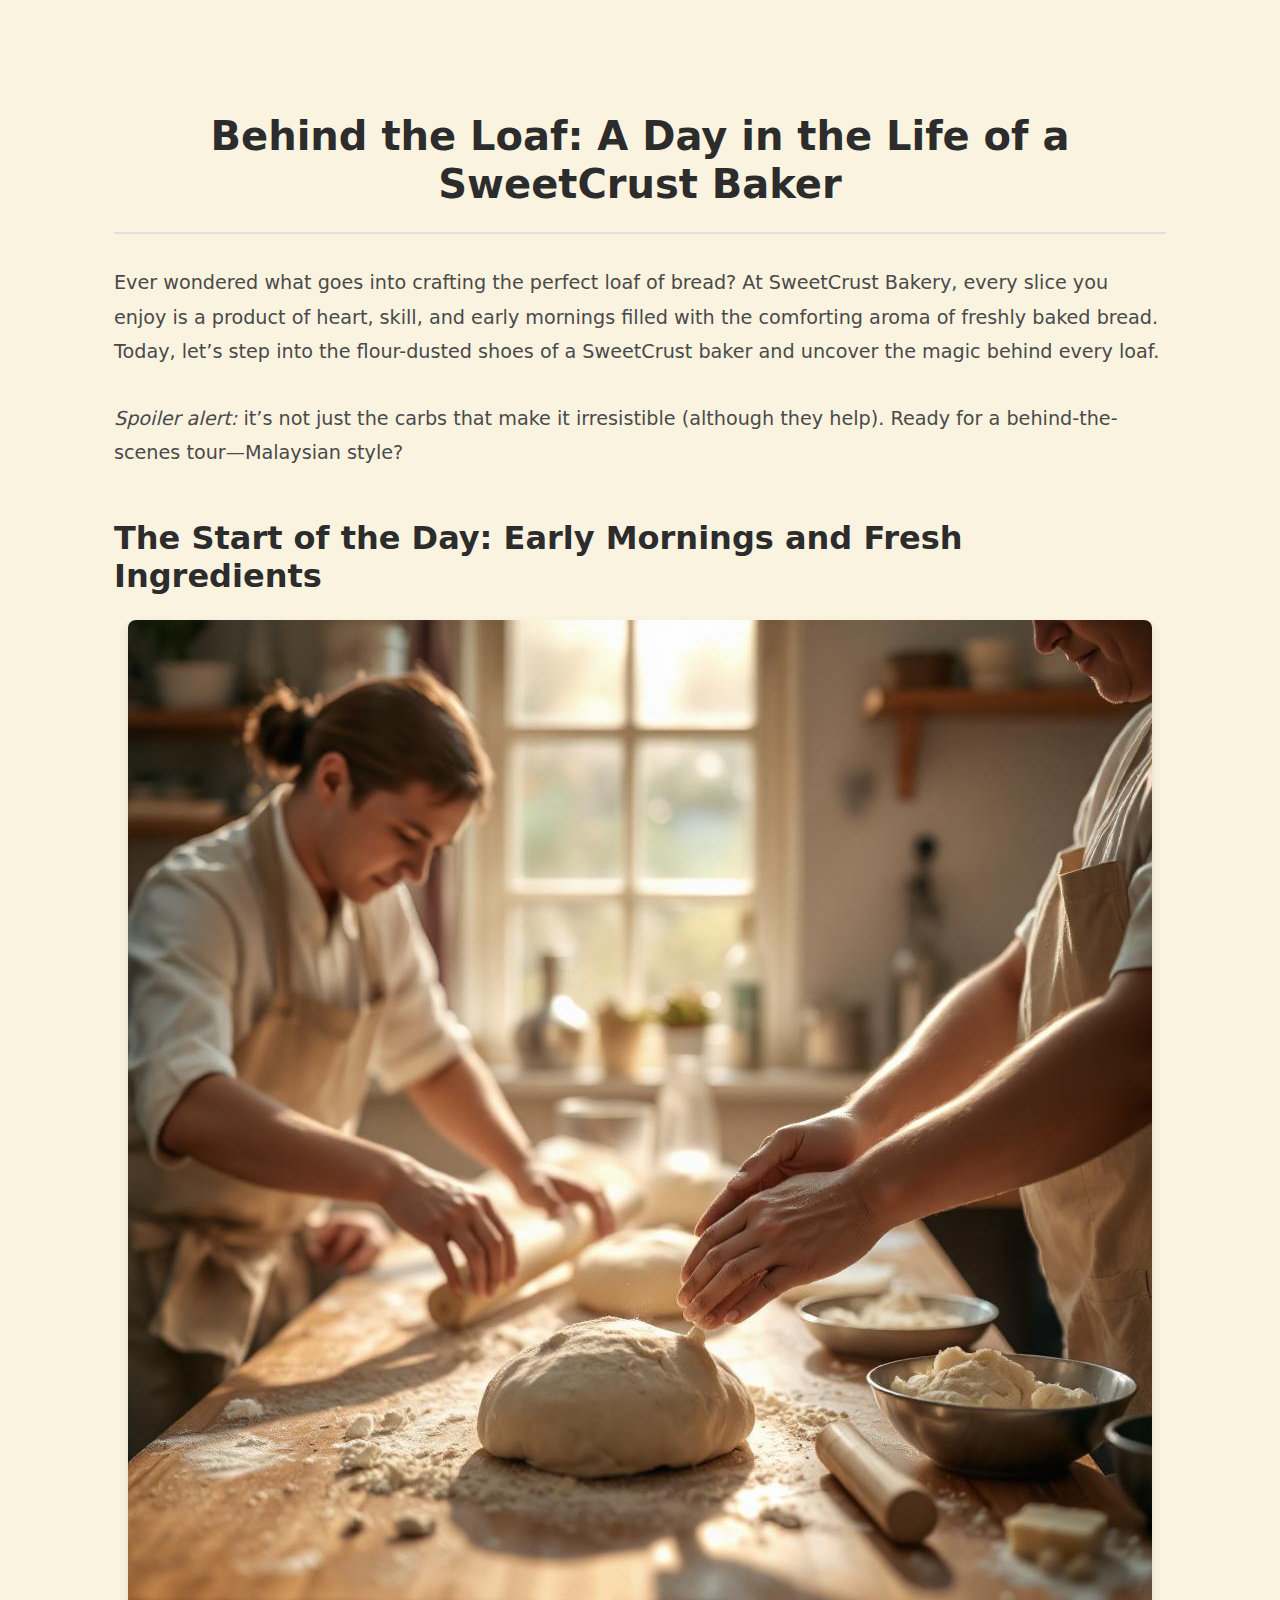
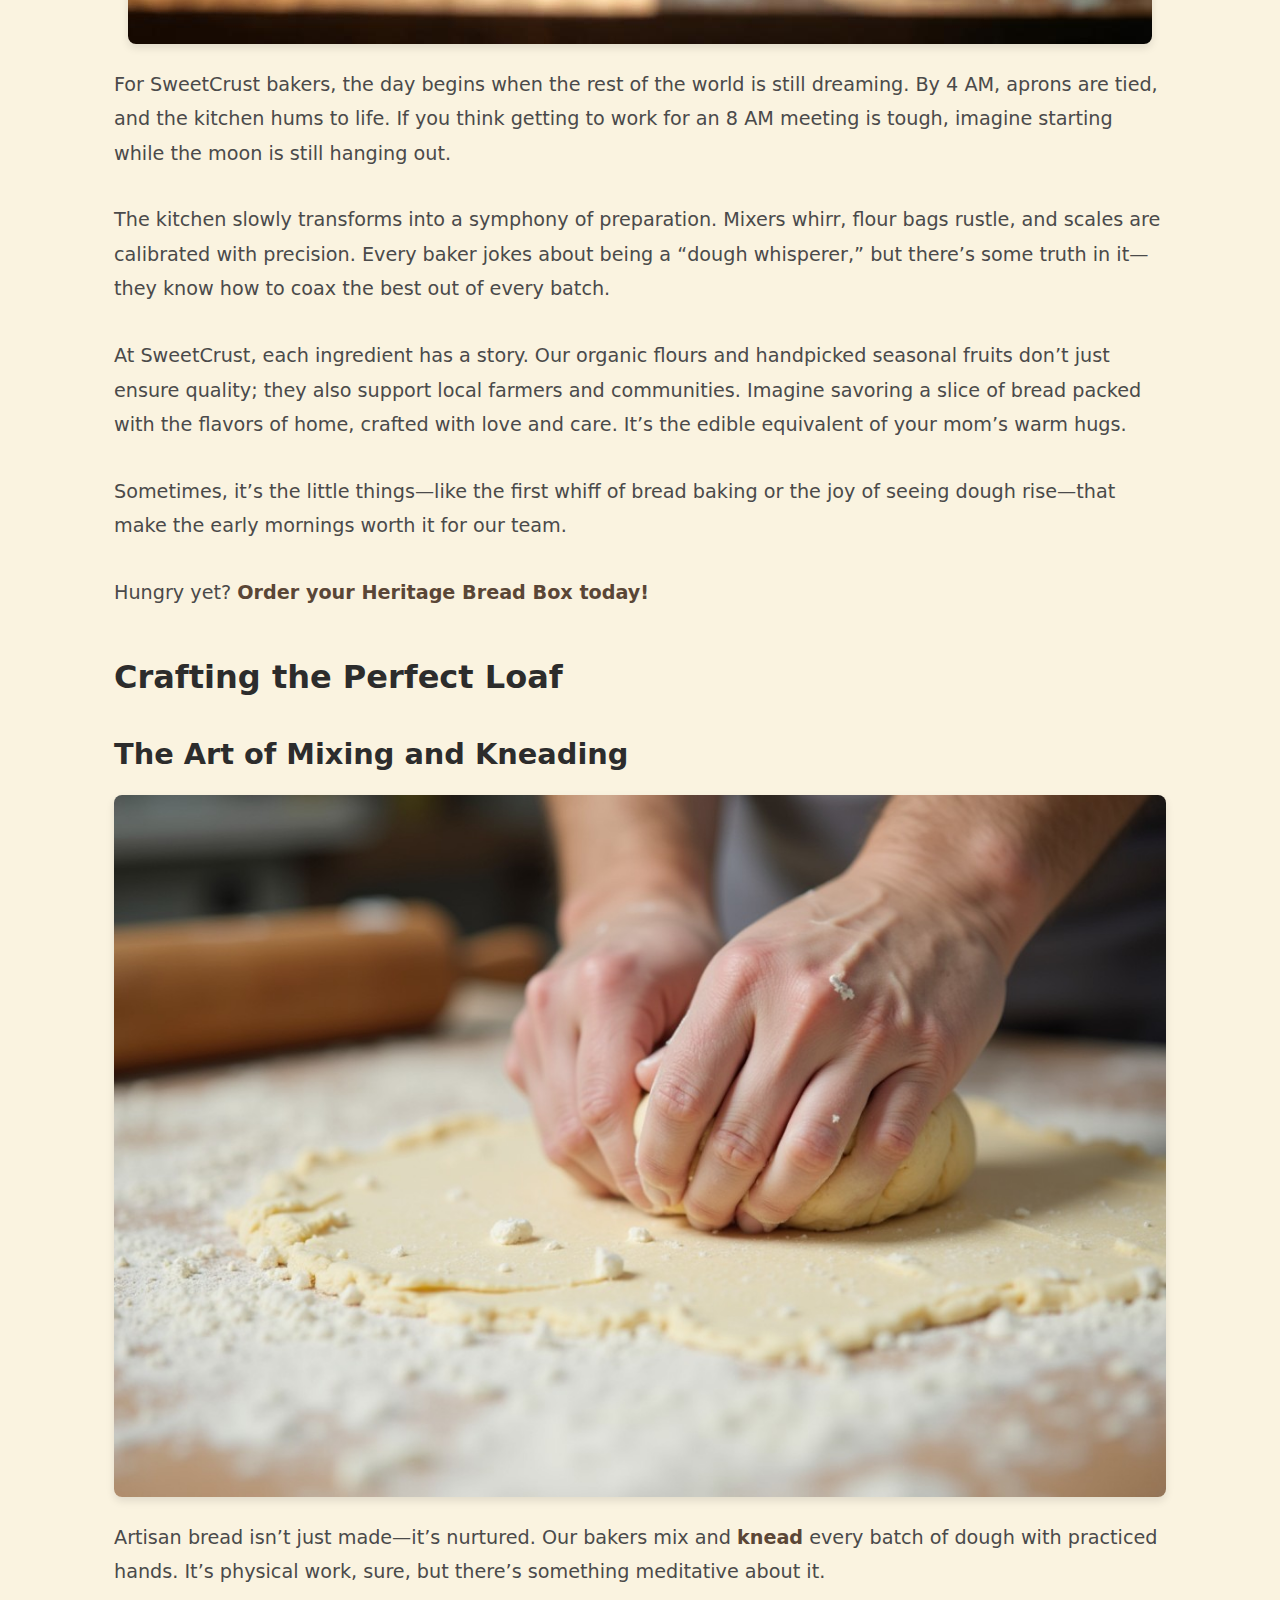
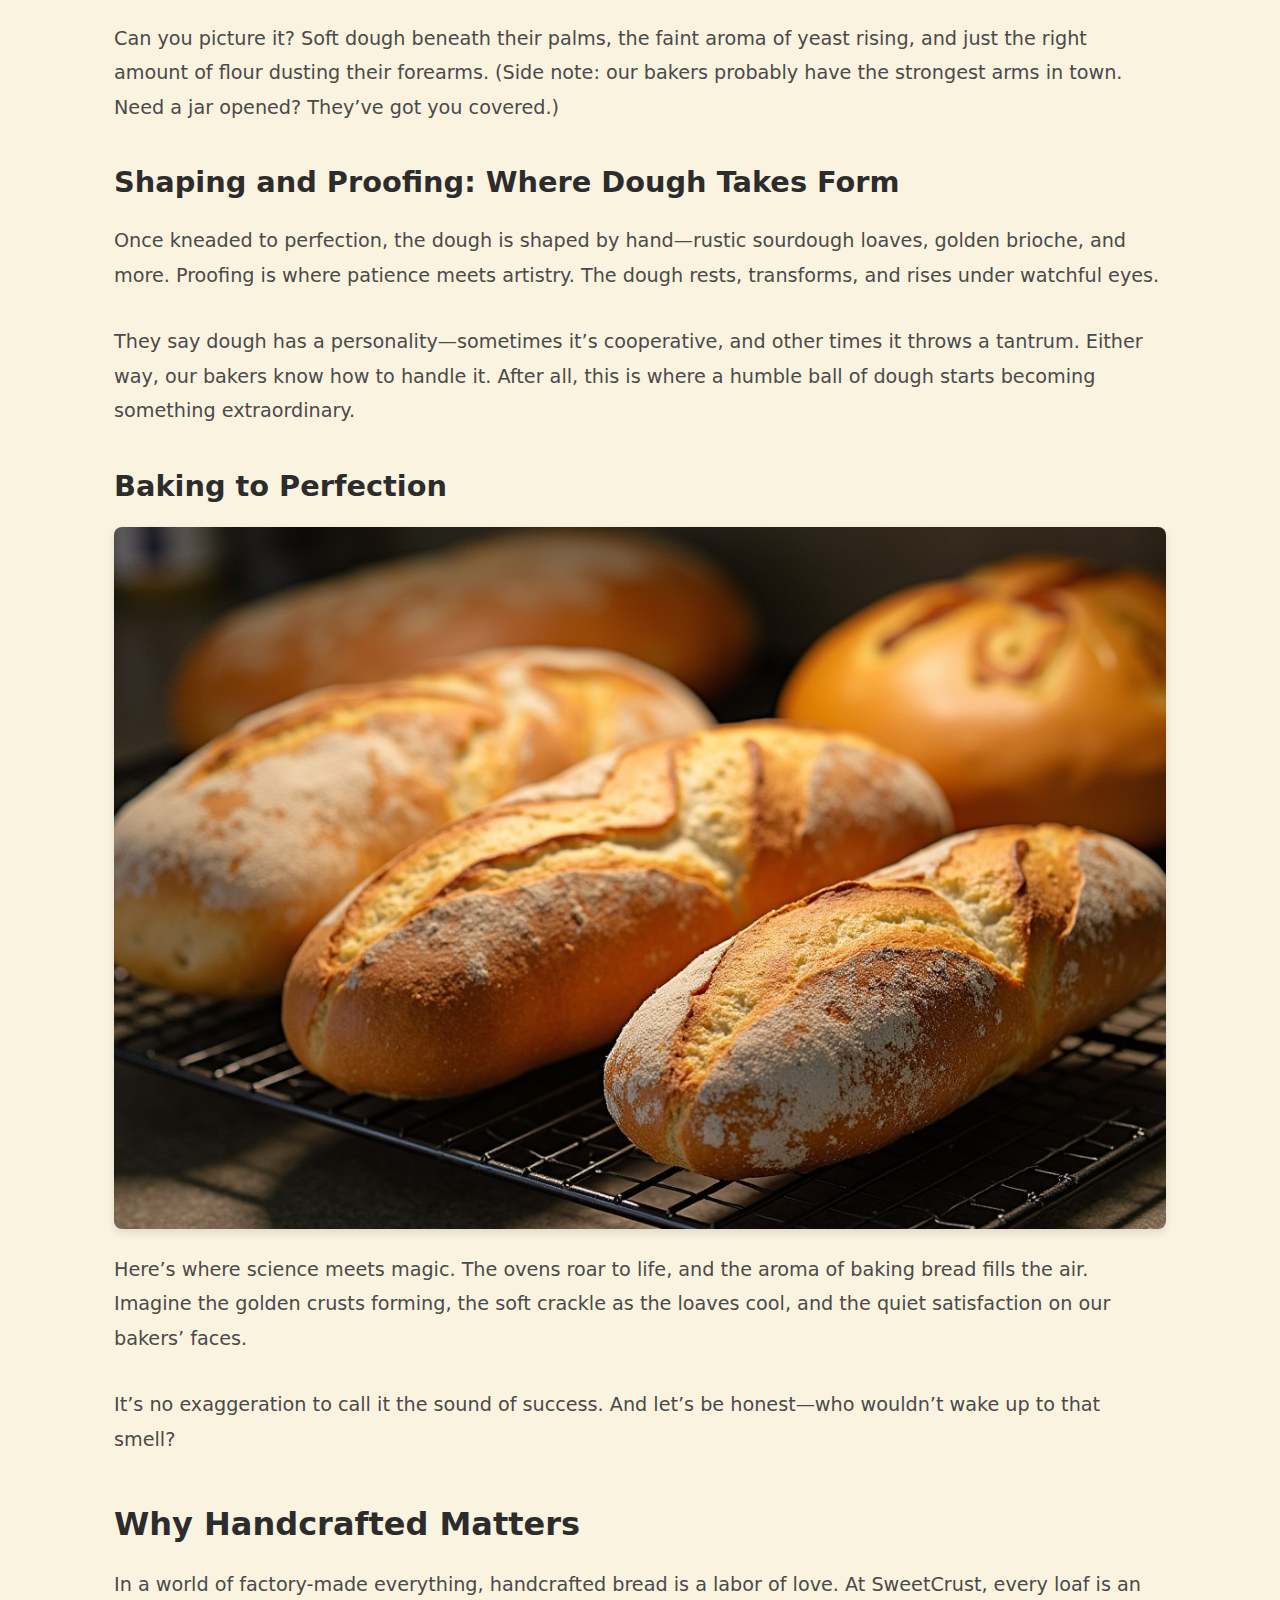
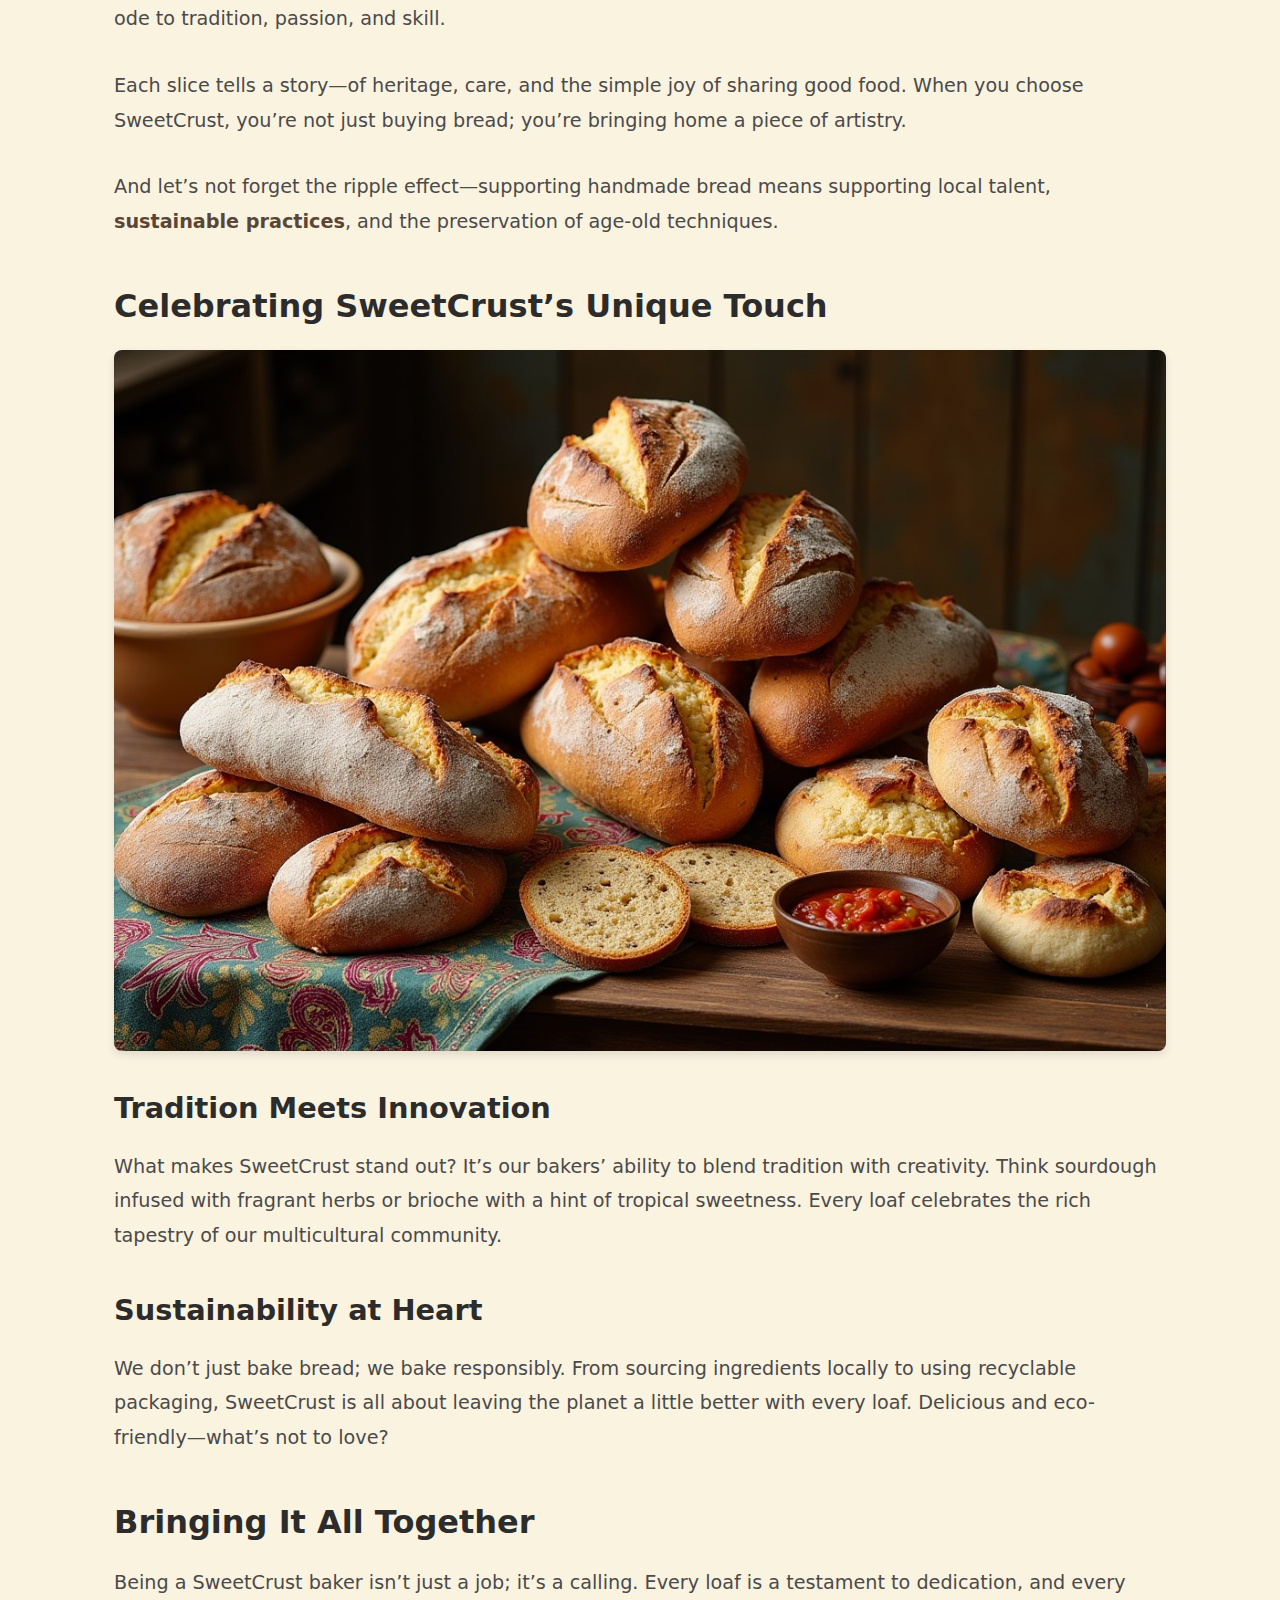
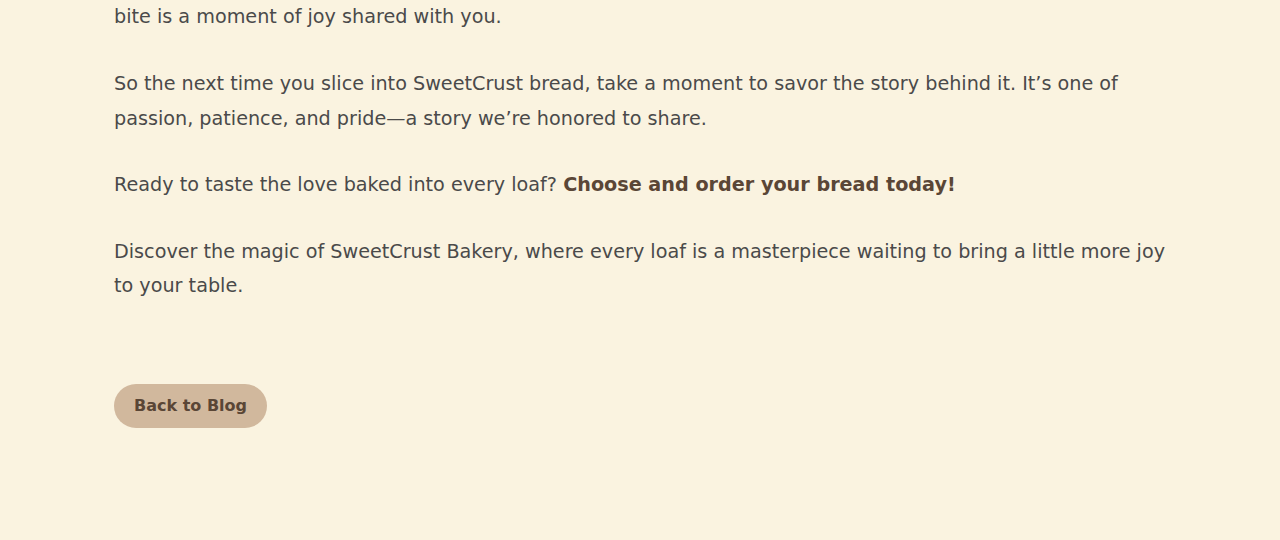
==== article2.html @ 0dcd3155 "First commit" ====
<!DOCTYPE html>
<html lang="en">
<head>
    <meta charset="UTF-8">
    <meta name="viewport" content="width=device-width, initial-scale=1.0">
    <title>Behind the Loaf: A Day in the Life of a SweetCrust Baker</title>
    <link rel="stylesheet" href="assets/css/styles.css">
    <link href="https://cdn.jsdelivr.net/npm/bootstrap@5.3.0-alpha1/dist/css/bootstrap.min.css" rel="stylesheet">
</head>
<body class="article-page">
    <div class="article-container">
        <h1>Behind the Loaf: A Day in the Life of a SweetCrust Baker</h1>
        
        <p>Ever wondered what goes into crafting the perfect loaf of bread? At SweetCrust Bakery, every slice you enjoy is a product of heart, skill, and early mornings filled with the comforting aroma of freshly baked bread. Today, let’s step into the flour-dusted shoes of a SweetCrust baker and uncover the magic behind every loaf.</p>
        <p><em>Spoiler alert:</em> it’s not just the carbs that make it irresistible (although they help). Ready for a behind-the-scenes tour—Malaysian style?</p>

        <h2>The Start of the Day: Early Mornings and Fresh Ingredients</h2>
        <img src="assets/images/pic4.jpg" alt="Early morning baking scene" class="img-fluid">
        <p>For SweetCrust bakers, the day begins when the rest of the world is still dreaming. By 4 AM, aprons are tied, and the kitchen hums to life. If you think getting to work for an 8 AM meeting is tough, imagine starting while the moon is still hanging out.</p>
        <p>The kitchen slowly transforms into a symphony of preparation. Mixers whirr, flour bags rustle, and scales are calibrated with precision. Every baker jokes about being a “dough whisperer,” but there’s some truth in it—they know how to coax the best out of every batch.</p>
        <p>At SweetCrust, each ingredient has a story. Our organic flours and handpicked seasonal fruits don’t just ensure quality; they also support local farmers and communities. Imagine savoring a slice of bread packed with the flavors of home, crafted with love and care. It’s the edible equivalent of your mom’s warm hugs.</p>
        <p>Sometimes, it’s the little things—like the first whiff of bread baking or the joy of seeing dough rise—that make the early mornings worth it for our team.</p>
        <p>Hungry yet? <a href="shop.html" target="_blank">Order your Heritage Bread Box today!</a></p>

        <h2>Crafting the Perfect Loaf</h2>

        <h3>The Art of Mixing and Kneading</h3>
        <img src="assets/images/pic5.jpeg" alt="Dough in progress" class="img-fluid">
        <p>Artisan bread isn’t just made—it’s nurtured. Our bakers mix and <a href="https://www.masterclass.com/articles/kneading-techniques" target="_blank">knead</a> every batch of dough with practiced hands. It’s physical work, sure, but there’s something meditative about it.</p>
        <p>Can you picture it? Soft dough beneath their palms, the faint aroma of yeast rising, and just the right amount of flour dusting their forearms. (Side note: our bakers probably have the strongest arms in town. Need a jar opened? They’ve got you covered.)</p>

        <h3>Shaping and Proofing: Where Dough Takes Form</h3>
        <p>Once kneaded to perfection, the dough is shaped by hand—rustic sourdough loaves, golden brioche, and more. Proofing is where patience meets artistry. The dough rests, transforms, and rises under watchful eyes.</p>
        <p>They say dough has a personality—sometimes it’s cooperative, and other times it throws a tantrum. Either way, our bakers know how to handle it. After all, this is where a humble ball of dough starts becoming something extraordinary.</p>

        <h3>Baking to Perfection</h3>
        <img src="assets/images/pic6.jpeg" alt="Finished loaves cooling" class="img-fluid">
        <p>Here’s where science meets magic. The ovens roar to life, and the aroma of baking bread fills the air. Imagine the golden crusts forming, the soft crackle as the loaves cool, and the quiet satisfaction on our bakers’ faces.</p>
        <p>It’s no exaggeration to call it the sound of success. And let’s be honest—who wouldn’t wake up to that smell?</p>

        <h2>Why Handcrafted Matters</h2>
        <p>In a world of factory-made everything, handcrafted bread is a labor of love. At SweetCrust, every loaf is an ode to tradition, passion, and skill.</p>
        <p>Each slice tells a story—of heritage, care, and the simple joy of sharing good food. When you choose SweetCrust, you’re not just buying bread; you’re bringing home a piece of artistry.</p>
        <p>And let’s not forget the ripple effect—supporting handmade bread means supporting local talent, <a href="https://www.kingarthurbaking.com/learn/guides/guide-to-sustainable-baking" target="_blank">sustainable practices</a>, and the preservation of age-old techniques.</p>

        <h2>Celebrating SweetCrust’s Unique Touch</h2>
        <img src="assets/images/pic7.jpeg" alt="A multicultural bread display" class="img-fluid">
        <h3>Tradition Meets Innovation</h3>
        <p>What makes SweetCrust stand out? It’s our bakers’ ability to blend tradition with creativity. Think sourdough infused with fragrant herbs or brioche with a hint of tropical sweetness. Every loaf celebrates the rich tapestry of our multicultural community.</p>

        <h3>Sustainability at Heart</h3>
        <p>We don’t just bake bread; we bake responsibly. From sourcing ingredients locally to using recyclable packaging, SweetCrust is all about leaving the planet a little better with every loaf. Delicious and eco-friendly—what’s not to love?</p>

        <h2>Bringing It All Together</h2>
        <p>Being a SweetCrust baker isn’t just a job; it’s a calling. Every loaf is a testament to dedication, and every bite is a moment of joy shared with you.</p>
        <p>So the next time you slice into SweetCrust bread, take a moment to savor the story behind it. It’s one of passion, patience, and pride—a story we’re honored to share.</p>
        <p>Ready to taste the love baked into every loaf? <a href="shop.html" target="_blank">Choose and order your bread today!</a></p>
        <p>Discover the magic of SweetCrust Bakery, where every loaf is a masterpiece waiting to bring a little more joy to your table.</p>
        <a href="blog.html" class="btn-secondary">Back to Blog</a>
    </div>
</body>
</html>
---- assets/css/styles.css ----
/* Global Styles */
body {
    font-family: 'Georgia', serif;
    background-color: #faf3e0; /* Light beige for a welcoming feel */
    color: #4a4a4a; /* Dark gray text for better readability */
    margin: 0;
    padding: 0;
    line-height: 1.8;
}

h1, h2, h3, h5 {
    color: #2c2c2c; /* Darker gray for headers */
}

p {
    margin: 0 0 1rem; /* Add spacing between paragraphs */
}

a {
    color: #B89C83;
    text-decoration: none;
}

a:hover {
    text-decoration: none;
}

/* Banner Styles */
.banner {
    background-color: #f4e3d7; /* Light beige for a clean, elegant look */
    text-align: center;
    display: flex;
    flex-direction: column;
    justify-content: center;
    align-items: center;
    height: 100vh; /* Full screen height */
}

.banner h1 {
    font-size: 3rem;
    font-weight: bold;
    color: #2c2c2c; /* Darker gray for better contrast */
    margin-bottom: 1rem;
    text-shadow: 1px 1px 3px rgba(0, 0, 0, 0.1);
}

.banner p {
    font-size: 1.5rem;
    color: #4a4a4a;
    margin-bottom: 2rem;
}

.banner .btn {
    margin: 0 10px;
    padding: 12px 24px;
    font-size: 1.2rem;
    font-weight: bold;
    text-decoration: none;
    border-radius: 25px;
    color: white;
    transition: background-color 0.3s ease-in-out;
}

.banner .btn-warning {
    background-color: #D1B89D;
}

.banner .btn-warning:hover {
    background-color:  #B89C83;
}

.banner .btn-primary {
    background-color:#D1B89D;
}

.banner .btn-primary:hover {
    background-color:  #B89C83;
}

/* Blog Page Styles */
.container {
    max-width: 900px;
    margin: auto;
    padding: 2rem 1rem;
}

.card {
    box-shadow: 0 4px 8px rgba(0, 0, 0, 0.1);
    border: none;
    transition: transform 0.2s;
}

.card:hover {
    transform: translateY(-5px);
}

.card-title {
    font-size: 1.25rem;
    font-weight: bold;
    color: #333;
}

.card-text {
    font-size: 1rem;
    color: #555;
}

/* Blog Post Styles */
h1.text-center {
    font-size: 2.5rem;
    margin-bottom: 1rem;
    color: #3a3a3a;
    text-transform: capitalize;
}

hr {
    border: 1px solid #eaeaea;
    margin: 1.5rem 0;
}

img.img-fluid {
    max-width: 100%;
    height: auto;
    border-radius: 10px;
    margin-bottom: 1.5rem;
}

ul {
    padding-left: 1.5rem;
    margin-bottom: 1.5rem;
}

ul li {
    margin-bottom: 0.5rem;
}

/* Buttons */
.btn-secondary {
    background-color: #D1B89D;
    border: none;
    font-weight: bold;
}

.btn-secondary:hover {
    background-color: #B89C83;
}

.btn-primary {
    background-color: #D1B89D;
    border: none;
}

.btn-primary:hover {
    background-color:  #B89C83;
}

/* Footer */
footer {
    background-color: #343a40;
    color: #f8f9fa;
    text-align: center;
    padding: 1rem 0;
    margin-top: 3rem;
    font-size: 0.9rem;
}

/* Styles Specific to index.html */
.index-page {
    display: flex;
    justify-content: center;
    align-items: center;
    height: 100vh; /* Full viewport height */
    margin: 0;
    padding: 0;
}

.index-page .banner {
    background-color: #faf3e0; /* Ensure consistent light beige background */
    text-align: center;
}

.index-page .banner h1 {
    font-size: 3rem;
    margin-bottom: 1rem;
    color: #2c2c2c; /* Dark gray for headers */
}

.index-page .banner p {
    font-size: 1.5rem;
    margin-bottom: 2rem;
    color: #4a4a4a; /* Light gray for subheading */
}

.index-page .button-container a {
    margin: 0 10px;
    padding: 10px 20px;
    font-size: 1.2rem;
    font-weight: bold;
    border-radius: 30px;
    text-decoration: none;
    transition: background-color 0.3s, color 0.3s;
}

.index-page .btn-warning {
    background-color: #D1B89D;
    color: #5A4636;
    border: none;
}

.index-page .btn-warning:hover {
    background-color: #B89C83;
}

.index-page .btn-primary {
    background-color: #D1B89D;
    color: #5A4636;
    border: none;
}

.index-page .btn-primary:hover {
    background-color: #B89C83;
}


/* Styles Specific to shop.html */
.shop-page {
    display: flex;
    justify-content: center;
    align-items: center;
    height: 100vh; /* Full viewport height */
    background-color: #faf3e0; /* Light beige for consistency with index page */
    margin: 0;
    padding: 0;
}

.shop-notice {
    text-align: center;
    padding: 20px;
    background-color: #fffaf0; 
    border-radius: 10px;
    box-shadow: 0 4px 10px rgba(0, 0, 0, 0.1); /* Subtle shadow for elegance */
}

.shop-notice h2 {
    font-size: 2rem;
    color: #2c2c2c; /* Darker gray for header */
    margin-bottom: 1rem;
}

.shop-notice p {
    font-size: 1.2rem;
    color: #4a4a4a; /* Dark gray for text */
    margin: 0;
}


/* Styles Specific to blog.html */
.blog-page {
    background-color: #faf3e0; /* Consistent beige background */
    padding: 2rem 0;
}

.blog-page h2.text-center {
    font-size: 2.5rem;
    color: #2c2c2c; /* Darker gray for title */
    margin-bottom: 2rem;
    font-weight: bold;
}

.card {
    background-color: #fffaf0 !important; /* Light cream color for card background */
    box-shadow: 0 4px 8px rgba(0, 0, 0, 0.1);
    border: none;
    transition: transform 0.2s;
    border-radius: 10px; /* Smooth rounded edges */
}


.card:hover {
    transform: translateY(-5px); /* Hover lift effect */
    box-shadow: 0 6px 12px rgba(0, 0, 0, 0.15); /* Slightly stronger shadow on hover */
}

.card-title {
    font-size: 1.4rem;
    font-weight: bold;
    color: #2c2c2c; /* Darker gray for titles */
    margin-bottom: 0.5rem;
}

.card-text {
    font-size: 1rem;
    color: #4a4a4a; /* Medium gray for text */
    line-height: 1.6;
    margin-bottom: 1rem;
}

.card img {
    border-radius: 10px 10px 0 0; /* Rounded top corners to match the card */
    height: 200px;
    object-fit: cover; /* Ensure consistent image dimensions */
}

.btn-primary {
    background-color: #D1B89D;
    border: none;
    padding: 10px 20px;
    border-radius: 25px;
    font-size: 1rem;
    font-weight: bold;
    color: #5A4636;
    transition: background-color 0.3s ease-in-out;
}

.btn-primary:hover {
    background-color: #B89C83; /* Darker blue on hover */
}


/* Article Page Styles */
.article-page {
    background-color: #faf3e0; /* Consistent light beige background */
    padding: 3rem 1.5rem; /* Adjusted padding for better spacing */
    margin: 0 auto;
    max-width: 1100px; /* Increased max-width to reduce side white space */
    border-radius: 10px;
}


.article-page h1 {
    font-size: 2.5rem;
    font-weight: bold;
    color: #2c2c2c; /* Darker gray for headers */
    margin-top: 4rem; /* More space above the title */
    margin-bottom: 2rem; /* More space between title and the line */
    text-align: center;
    border-bottom: 2px solid #e0e0e0; /* Faded line below the title */
    padding-bottom: 1.5rem; /* Space between title and the line */
}

.article-page h2 {
    font-size: 2rem;
    font-weight: bold;
    color: #2c2c2c; /* Darker gray for headers */
    margin-top: 3rem; /* Increased space above h2 headings */
    margin-bottom: 1.5rem; /* Increased space below h2 headings */
    text-align: left;
}

.article-page h3 {
    font-size: 1.8rem;
    font-weight: bold;
    color: #2c2c2c; /* Darker gray for headers */
    margin-top: 2.5rem; /* Increased space above h3 headings */
    margin-bottom: 1.5rem; /* Increased space below h3 headings */
}

.article-page hr {
    display: none; /* Remove the horizontal line */
}

.article-page p {
    font-size: 1.2rem;
    line-height: 1.8;
    color: #4a4a4a; /* Medium gray for text */
    margin-bottom: 2rem;
}

.article-page a {
    color: #5A4636;
    text-decoration: none;
    font-weight: bold;
}

.article-page a:hover {
    text-decoration: none;
}

.article-page ul {
    padding-left: 1.5rem;
    margin-bottom: 2rem;
}

.article-page ul li {
    margin-bottom: 1rem;
    font-size: 1.1rem;
    line-height: 1.6;
}

.article-page ol {
    padding-left: 2rem; /* Indent the list items for better alignment */
    margin-bottom: 1.5rem; /* Add spacing below the list */
    line-height: 1.8; /* Adjust line spacing for better readability */
    font-size: 1.1rem; /* Ensure consistent font size */
    color: #4a4a4a; /* Match the color with the rest of the text */
}

.article-page ol li {
    margin-bottom: 1rem; /* Add space between list items */
    font-weight: normal; /* Ensure normal font weight */
}

.article-page img {
    display: block;
    margin: 1.5rem auto;
    max-width: 100%;
    border-radius: 8px;
    box-shadow: 0 4px 8px rgba(0, 0, 0, 0.1);
}

.article-page .btn-secondary {
    background-color: #D1B89D;
    color:  #5A4636;
    border: none;
    padding: 10px 20px;
    border-radius: 25px;
    font-size: 1rem;
    text-align: center;
    display: inline-block;
    text-decoration: none;
    margin-top: 3rem; /* Added space above button */
    margin-bottom: 4rem; /* Added space below button */
}

.article-page .btn-secondary:hover {
    background-color: #B89C83;
}

.article-page .back-button {
    text-align: center;
    margin-top: 2rem;
    text-decoration: none;
}


/* Styling for the "Our Blog" header */
.blog-header {
    font-size: 2.8rem; /* Slightly larger font size */
    font-weight: bold; /* Make it bold */
    color: #2c2c2c; /* Darker gray for contrast */
    margin-bottom: 6rem; /* Increased spacing below the header */
    text-transform: uppercase; /* Make the text uppercase for emphasis */
    letter-spacing: 2px; /* Add letter spacing for elegance */
    text-shadow: 1px 1px 3px rgba(0, 0, 0, 0.1); /* Add a subtle shadow */
}



/* Styling for the "Back to Home" button to match shop.html */
.btn-secondary {
    background-color: #D1B89D;
    color:  #5A4636;
    border: none;
    padding: 10px 20px;
    border-radius: 25px;
    font-size: 1rem;
    text-align: center;
    display: inline-block;
    text-decoration: none;
    margin-top: 3rem; /* Added consistent spacing */
}

.btn-secondary:hover {
    background-color: #B89C83; /* Darker gray on hover */
}
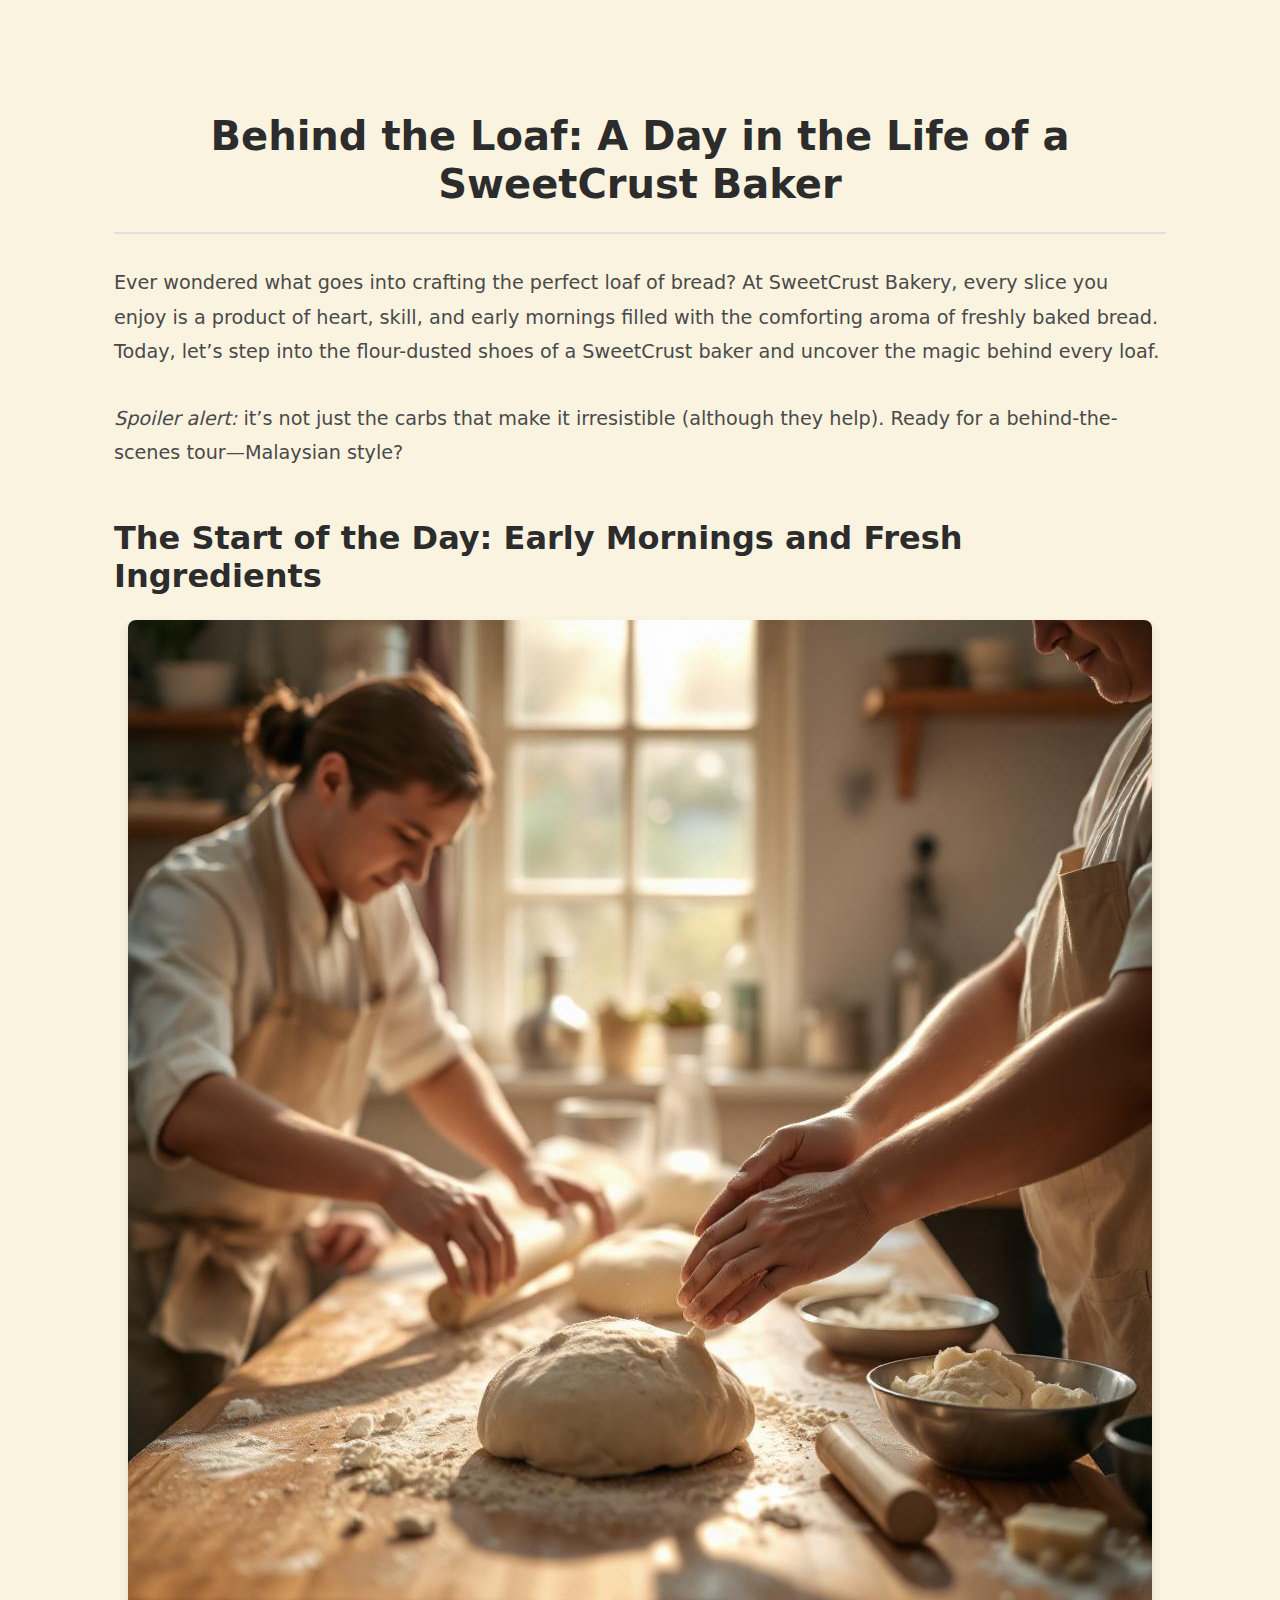
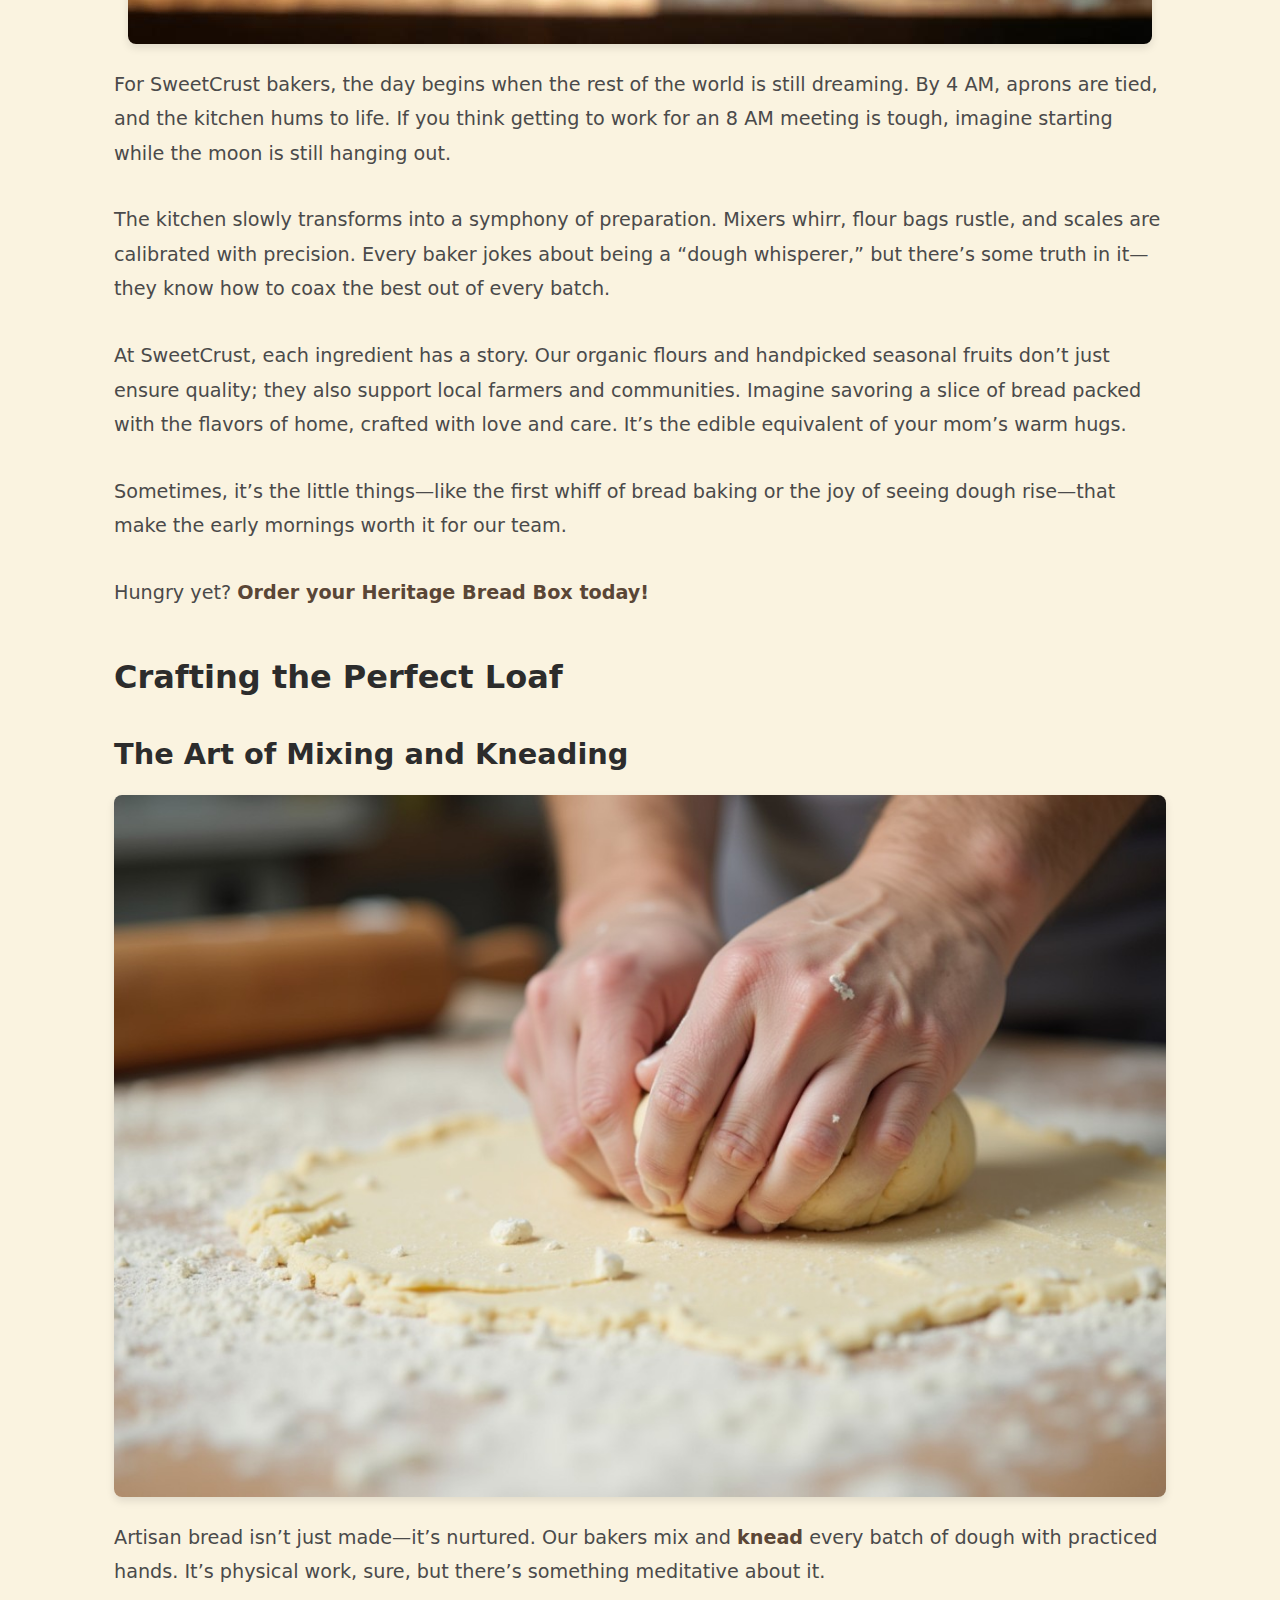
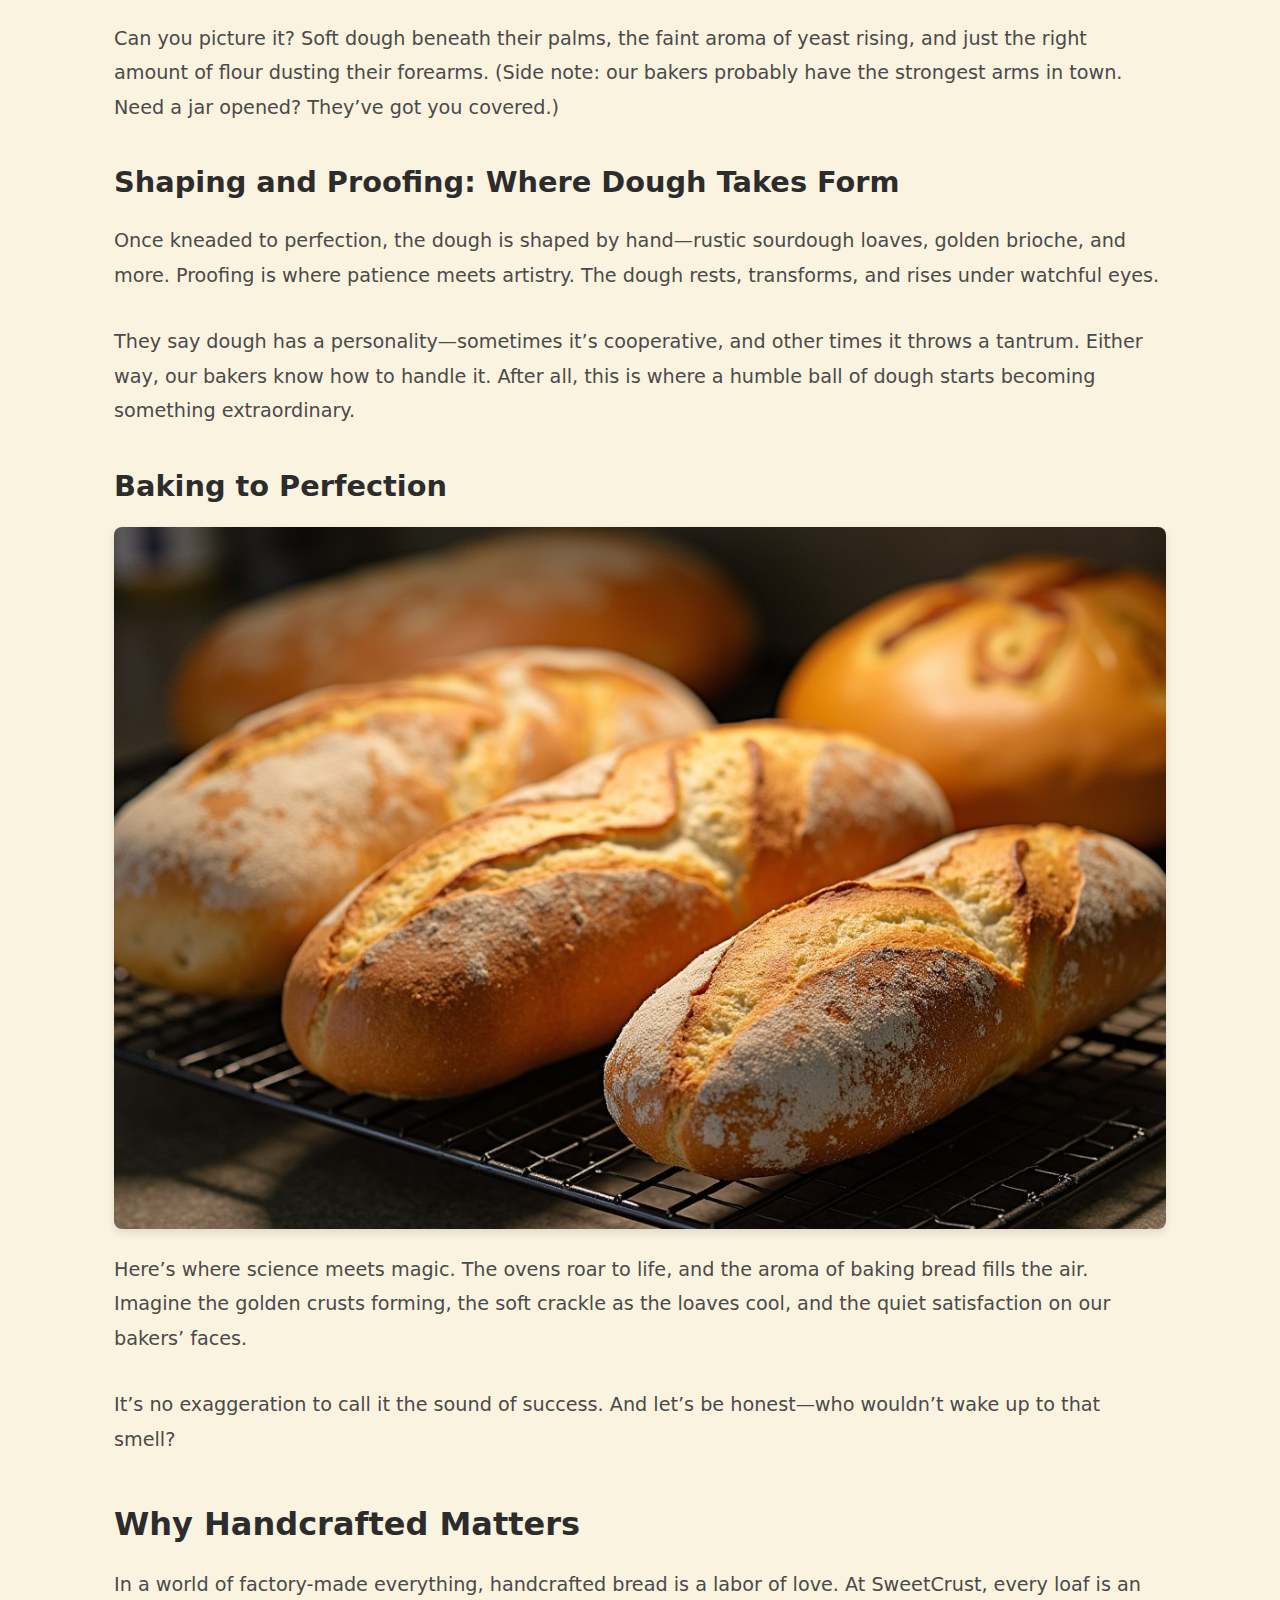
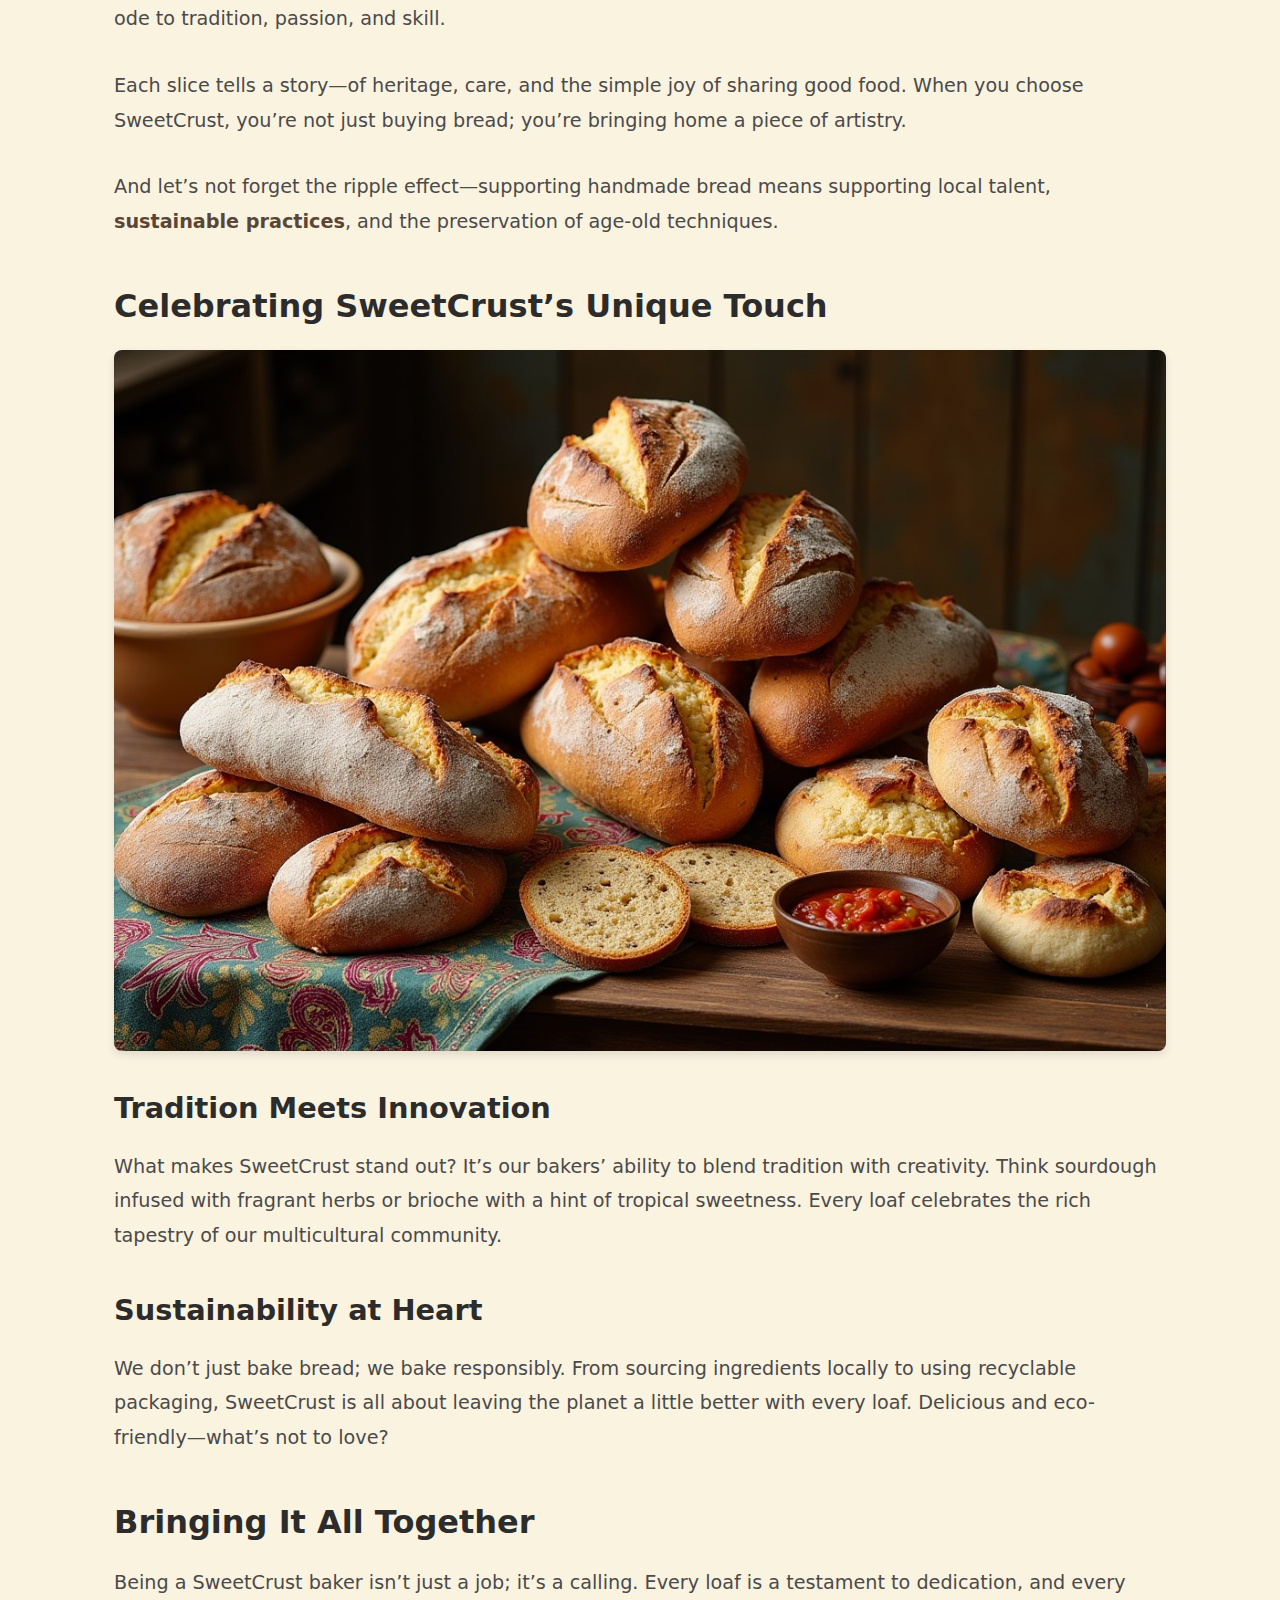
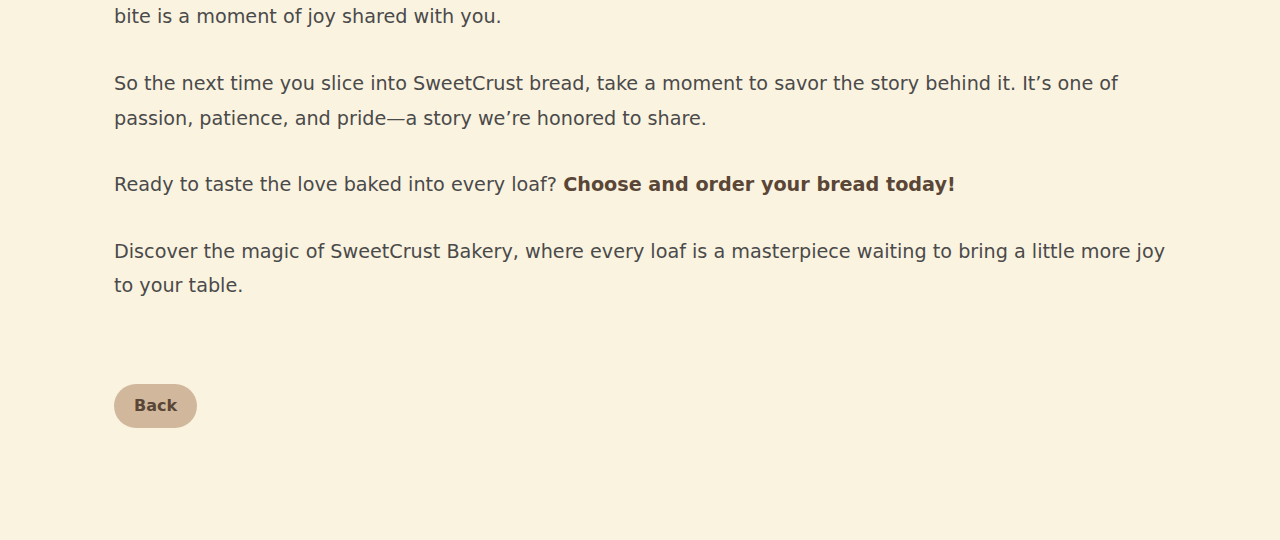
==== commit 8abfb6ab: "Updated the back buttons text" ====
--- a/article2.html
+++ b/article2.html
@@ -56,7 +56,7 @@
         <p>So the next time you slice into SweetCrust bread, take a moment to savor the story behind it. It’s one of passion, patience, and pride—a story we’re honored to share.</p>
         <p>Ready to taste the love baked into every loaf? <a href="shop.html" target="_blank">Choose and order your bread today!</a></p>
         <p>Discover the magic of SweetCrust Bakery, where every loaf is a masterpiece waiting to bring a little more joy to your table.</p>
-        <a href="blog.html" class="btn-secondary">Back to Blog</a>
+        <a href="blog.html" class="btn-secondary">Back</a>
     </div>
 </body>
 </html>